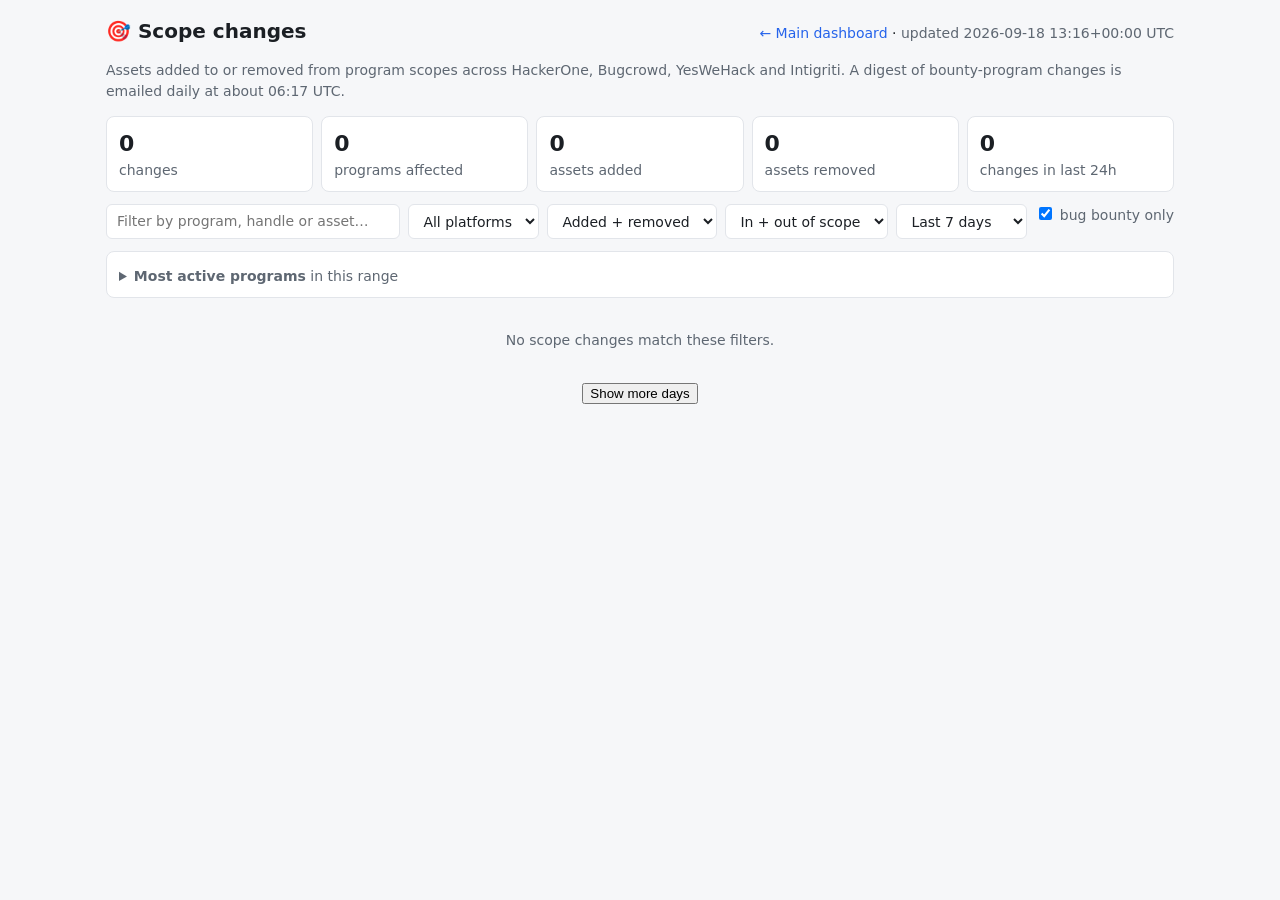
==== docs/scope.html @ 9ea2f176 "Daily scope digest email for all bug bounty programs + scope changes dashboard" ====
<!doctype html>
<html lang="en">
<head>
<meta charset="utf-8">
<meta name="viewport" content="width=device-width,initial-scale=1">
<title>bounty-watch · scope changes</title>
<link rel="stylesheet" href="style.css">
</head>
<body>
<main>
<header>
  <h1>🎯 Scope changes</h1>
  <span><a class="navlink" href="./">← Main dashboard</a> · <span class="mut" id="meta">loading…</span></span>
</header>
<p class="mut">Assets added to or removed from program scopes across HackerOne, Bugcrowd, YesWeHack and Intigriti. A digest of bounty-program changes is emailed daily at about 06:17 UTC.</p>
<div class="stats" id="stats"></div>
<div class="bar">
  <input type="search" id="q" placeholder="Filter by program, handle or asset…">
  <select id="plat"><option value="">All platforms</option><option value="h1">HackerOne</option><option value="bc">Bugcrowd</option><option value="ywh">YesWeHack</option><option value="it">Intigriti</option></select>
  <select id="dir"><option value="">Added + removed</option><option value="scope+">Added only</option><option value="scope-">Removed only</option></select>
  <select id="fld"><option value="">In + out of scope</option><option value="scope">In-scope list</option><option value="out-of-scope">Out-of-scope list</option></select>
  <select id="since"><option value="1">Last 24h</option><option value="7" selected>Last 7 days</option><option value="30">Last 30 days</option><option value="90">Last 90 days</option></select>
  <label class="mut"><input type="checkbox" id="bb" checked> bug bounty only</label>
</div>
<details class="row" id="topbox"><summary><b>Most active programs</b> in this range</summary><div id="top"></div></details>
<div id="out"></div>
<button id="more" hidden>Show more days</button>
</main>
<script>
const PNAME = {h1:"HackerOne",bc:"Bugcrowd",ywh:"YesWeHack",it:"Intigriti"};
const $ = s => document.querySelector(s);
const esc = s => String(s ?? "").replace(/[&<>"']/g, c => ({"&":"&amp;","<":"&lt;",">":"&gt;",'"':"&quot;","'":"&#39;"}[c]));
let P = {}, E = [], days = 7;

// Older events store assets only in the text; newer ones carry a structured list.
function assets(e){
  if(e.a) return e.a;
  const i = e.x.indexOf(": "); return i < 0 ? [] : e.x.slice(i+2).replace(/ \(\+\d+ more\)$/, "").split(", ");
}
const field = e => e.f || (e.x.startsWith("out-of-scope") ? "out-of-scope" : "scope");
const bounty = e => e.b ?? P[e.k]?.bounty ?? 0;
const cutoff = n => new Date(Date.now() - n*864e5).toISOString().slice(0,10);

async function init(){
  const v = "?v=" + Date.now();
  const [p, f] = await Promise.all([fetch("data/programs.json"+v).then(r=>r.json()), fetch("data/changes.json"+v).then(r=>r.json())]);
  P = p.programs;
  E = f.filter(e => e.t === "scope+" || e.t === "scope-");
  $("#meta").textContent = `updated ${p.updated.replace("T"," ")} UTC`;
  render();
}
function filtered(){
  const q = $("#q").value.trim().toLowerCase(), pl = $("#plat").value, dir = $("#dir").value, fl = $("#fld").value;
  const since = cutoff(+$("#since").value), bb = $("#bb").checked;
  return E.filter(e => e.d >= since && (!pl || e.k.startsWith(pl+":")) && (!dir || e.t === dir) && (!fl || field(e) === fl)
    && (!bb || bounty(e)) && (!q || (e.k+" "+e.n+" "+assets(e).join(" ")).toLowerCase().includes(q)));
}
function render(){
  const ev = filtered();
  const progs = new Set(ev.map(e=>e.k));
  const nAdd = ev.filter(e=>e.t==="scope+").reduce((n,e)=>n+assets(e).length,0);
  const nRem = ev.filter(e=>e.t==="scope-").reduce((n,e)=>n+assets(e).length,0);
  const today = ev.filter(e=>e.d >= cutoff(1)).length;
  $("#stats").innerHTML = [["changes", ev.length], ["programs affected", progs.size], ["assets added", nAdd], ["assets removed", nRem], ["changes in last 24h", today]]
    .map(([l,n]) => `<div class="stat"><b>${n.toLocaleString()}</b><span class="mut">${l}</span></div>`).join("");

  const cnt = {}; ev.forEach(e => cnt[e.k] = (cnt[e.k]||0) + 1);
  $("#top").innerHTML = Object.entries(cnt).sort((a,b)=>b[1]-a[1]).slice(0,10).map(([k,n]) =>
    `<div class="x">${n} change(s) · <a href="#" data-q="${esc(k)}">${esc(P[k]?.name || k)}</a> <span class="tag">${esc(k)}</span></div>`).join("") || `<div class="x">None</div>`;

  // group by day, then by program
  const byDay = {};
  ev.forEach(e => ((byDay[e.d] ??= {})[e.k] ??= []).push(e));
  const dayKeys = Object.keys(byDay).sort().reverse();
  $("#out").innerHTML = dayKeys.slice(0, days).map(d => {
    const pk = Object.keys(byDay[d]);
    return `<div class="day">${esc(d)} <span class="mut">· ${pk.length} program(s)</span></div>` + pk.map(k => {
      const es = byDay[d][k], e0 = es[0], b = bounty(e0);
      const lists = es.map(e => `<div class="x">${field(e) === "out-of-scope" ? "Out-of-scope list" : "In-scope list"}:</div>
        <ul class="${e.t==="scope+"?"add":"rem"}">${assets(e).map(a=>`<li>${esc(a)}</li>`).join("")}</ul>`).join("");
      return `<div class="row"><div class="top"><a href="${esc(e0.u)}" target="_blank" rel="noopener">${esc(e0.n)}</a>
        <span class="tag">${PNAME[k.split(":")[0]]}</span><span class="tag">${esc(k)}</span>
        ${b ? `<span class="tag t-new">${b>1?"$"+b.toLocaleString():"bounty"}</span>` : `<span class="tag">VDP</span>`}</div>${lists}</div>`;
    }).join("");
  }).join("") || `<div class="empty">No scope changes match these filters.</div>`;
  $("#more").hidden = dayKeys.length <= days;
}
["#q","#plat","#dir","#fld","#since","#bb"].forEach(s => $(s).addEventListener("input", () => { days = 7; render(); }));
$("#more").onclick = () => { days += 7; render(); };
$("#top").onclick = e => { const q = e.target.dataset.q; if(q){ e.preventDefault(); $("#q").value = q; render(); } };
init().catch(e => { $("#meta").textContent = "Failed to load data: " + e; });
</script>
</body>
</html>
---- docs/style.css ----
:root{--bg:#f6f7f9;--card:#fff;--fg:#1b1f24;--mut:#5e6772;--line:#e2e5ea;--acc:#2563eb;--new:#16a34a;--rem:#dc2626;--dep:#9333ea;--sub:#d97706}
@media (prefers-color-scheme:dark){:root{--bg:#0f1115;--card:#171a20;--fg:#e6e8eb;--mut:#9aa3ad;--line:#2a2f37;--acc:#60a5fa;--new:#4ade80;--rem:#f87171;--dep:#c084fc;--sub:#fbbf24}}
*{box-sizing:border-box}
body{margin:0;background:var(--bg);color:var(--fg);font:14px/1.5 system-ui,-apple-system,Segoe UI,sans-serif}
main{max-width:1100px;margin:auto;padding:16px}
header{display:flex;flex-wrap:wrap;gap:8px 16px;align-items:baseline;justify-content:space-between}
h1{font-size:20px;margin:0}
.mut{color:var(--mut)}
nav{display:flex;gap:4px;flex-wrap:wrap;margin:16px 0 12px;border-bottom:1px solid var(--line)}
nav button{background:none;border:0;border-bottom:2px solid transparent;padding:8px 12px;color:var(--mut);font:inherit;cursor:pointer}
nav button.on{color:var(--fg);border-color:var(--acc);font-weight:600}
.bar{display:flex;flex-wrap:wrap;gap:8px;margin-bottom:12px}
input,select{font:inherit;padding:6px 10px;border:1px solid var(--line);border-radius:6px;background:var(--card);color:var(--fg)}
input[type=search]{flex:1;min-width:180px}
.row{background:var(--card);border:1px solid var(--line);border-radius:8px;padding:10px 12px;margin-bottom:8px}
.row .top{display:flex;gap:8px;align-items:center;flex-wrap:wrap}
.row a{color:var(--acc);text-decoration:none;font-weight:600}
.tag{font-size:11px;padding:1px 6px;border-radius:4px;border:1px solid var(--line);color:var(--mut)}
.t-new{color:var(--new);border-color:var(--new)}.t-suspended,.t-scope-{color:var(--rem);border-color:var(--rem)}
.t-scope\+{color:var(--new);border-color:var(--new)}.t-resumed{color:var(--acc);border-color:var(--acc)}.t-deploy{color:var(--dep);border-color:var(--dep)}.t-subdomain{color:var(--sub);border-color:var(--sub)}
.x{color:var(--mut);word-break:break-word;margin-top:4px}
.star{margin-left:auto;background:none;border:1px solid var(--line);border-radius:6px;cursor:pointer;color:var(--sub);padding:2px 8px;font:inherit}
details summary{cursor:pointer;color:var(--mut);margin-top:4px}
details ul{margin:4px 0;padding-left:18px;max-height:240px;overflow:auto;word-break:break-all}
.empty{padding:24px;text-align:center;color:var(--mut)}
#more{display:block;margin:8px auto}
.stats{display:grid;grid-template-columns:repeat(auto-fit,minmax(140px,1fr));gap:8px;margin-bottom:12px}
.stat{background:var(--card);border:1px solid var(--line);border-radius:8px;padding:10px 12px}.stat b{display:block;font-size:22px}
.day{margin:18px 0 8px;font-weight:600}.day span{font-weight:400}
.add,.rem{list-style:none;padding-left:0;margin:4px 0;word-break:break-all}.add li::before{content:"+ ";color:var(--new);font-weight:700}.rem li::before{content:"− ";color:var(--rem);font-weight:700}
.navlink{color:var(--acc);text-decoration:none}
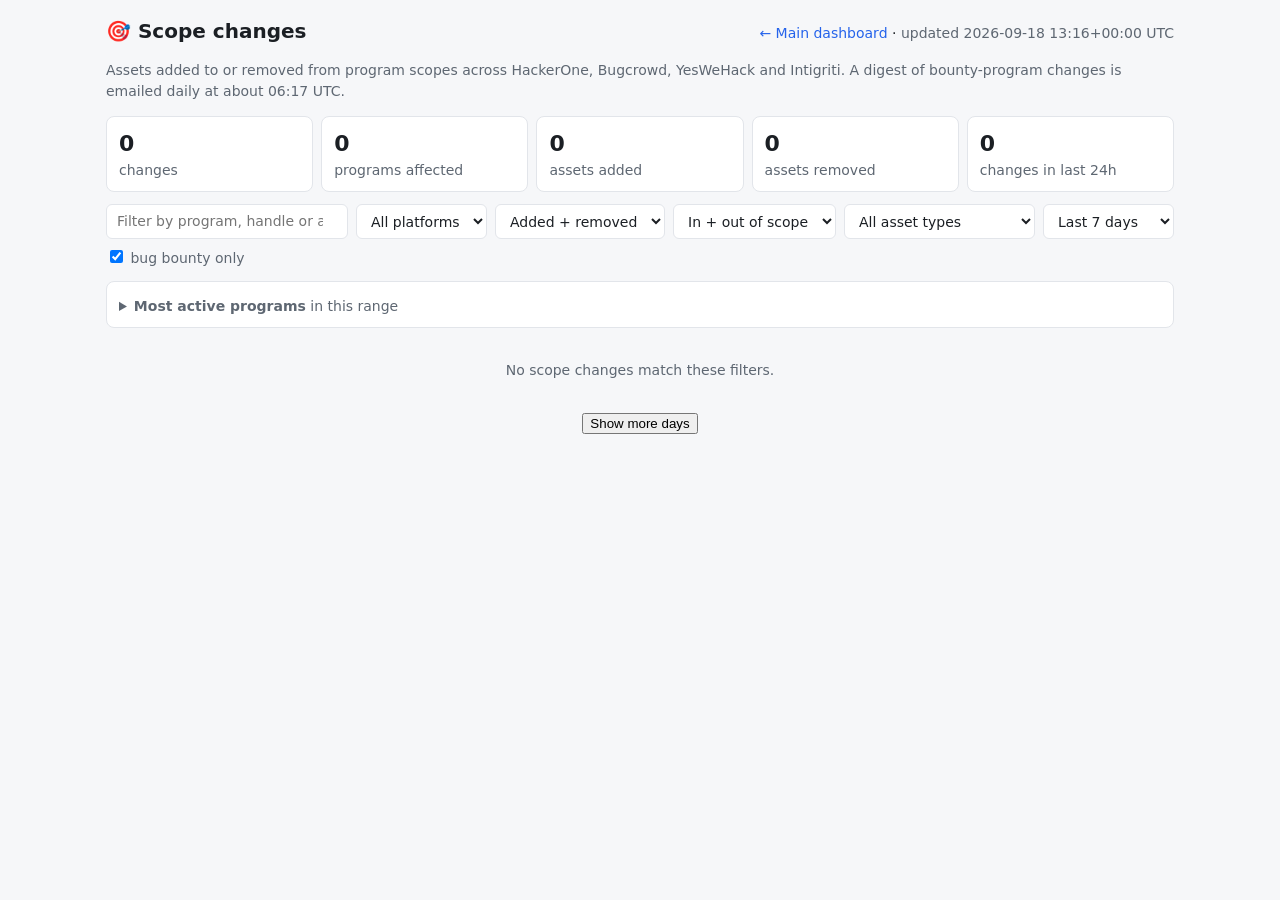
==== commit bff5c60d: "Scope-type filter (wildcards, domains, both, mobile, IP, code, other) on both dashboards" ====
--- a/docs/scope.html
+++ b/docs/scope.html
@@ -5,6 +5,7 @@
 <meta name="viewport" content="width=device-width,initial-scale=1">
 <title>bounty-watch · scope changes</title>
 <link rel="stylesheet" href="style.css">
+<script src="common.js"></script>
 </head>
 <body>
 <main>
@@ -19,6 +20,7 @@
   <select id="plat"><option value="">All platforms</option><option value="h1">HackerOne</option><option value="bc">Bugcrowd</option><option value="ywh">YesWeHack</option><option value="it">Intigriti</option></select>
   <select id="dir"><option value="">Added + removed</option><option value="scope+">Added only</option><option value="scope-">Removed only</option></select>
   <select id="fld"><option value="">In + out of scope</option><option value="scope">In-scope list</option><option value="out-of-scope">Out-of-scope list</option></select>
+  <select id="stype" title="Only show changed assets of this type"></select>
   <select id="since"><option value="1">Last 24h</option><option value="7" selected>Last 7 days</option><option value="30">Last 30 days</option><option value="90">Last 90 days</option></select>
   <label class="mut"><input type="checkbox" id="bb" checked> bug bounty only</label>
 </div>
@@ -34,6 +36,12 @@
 
 // Older events store assets only in the text; newer ones carry a structured list.
 function assets(e){
+  const st = $("#stype").value, all = rawAssets(e);
+  if(!st) return all;
+  if(st === "wd") return typeMatch(P[e.k]?.scope || all, "wd") ? all.filter(a => "wd".includes(stype(a))) : [];
+  return all.filter(a => stype(a) === st);
+}
+function rawAssets(e){
   if(e.a) return e.a;
   const i = e.x.indexOf(": "); return i < 0 ? [] : e.x.slice(i+2).replace(/ \(\+\d+ more\)$/, "").split(", ");
 }
@@ -53,7 +61,7 @@
   const q = $("#q").value.trim().toLowerCase(), pl = $("#plat").value, dir = $("#dir").value, fl = $("#fld").value;
   const since = cutoff(+$("#since").value), bb = $("#bb").checked;
   return E.filter(e => e.d >= since && (!pl || e.k.startsWith(pl+":")) && (!dir || e.t === dir) && (!fl || field(e) === fl)
-    && (!bb || bounty(e)) && (!q || (e.k+" "+e.n+" "+assets(e).join(" ")).toLowerCase().includes(q)));
+    && (!bb || bounty(e)) && assets(e).length && (!q || (e.k+" "+e.n+" "+assets(e).join(" ")).toLowerCase().includes(q)));
 }
 function render(){
   const ev = filtered();
@@ -85,9 +93,10 @@
   }).join("") || `<div class="empty">No scope changes match these filters.</div>`;
   $("#more").hidden = dayKeys.length <= days;
 }
-["#q","#plat","#dir","#fld","#since","#bb"].forEach(s => $(s).addEventListener("input", () => { days = 7; render(); }));
+["#q","#plat","#dir","#fld","#since","#bb","#stype"].forEach(s => $(s).addEventListener("input", () => { days = 7; render(); }));
 $("#more").onclick = () => { days += 7; render(); };
 $("#top").onclick = e => { const q = e.target.dataset.q; if(q){ e.preventDefault(); $("#q").value = q; render(); } };
+$("#stype").innerHTML = typeOptions("All asset types");
 init().catch(e => { $("#meta").textContent = "Failed to load data: " + e; });
 </script>
 </body>
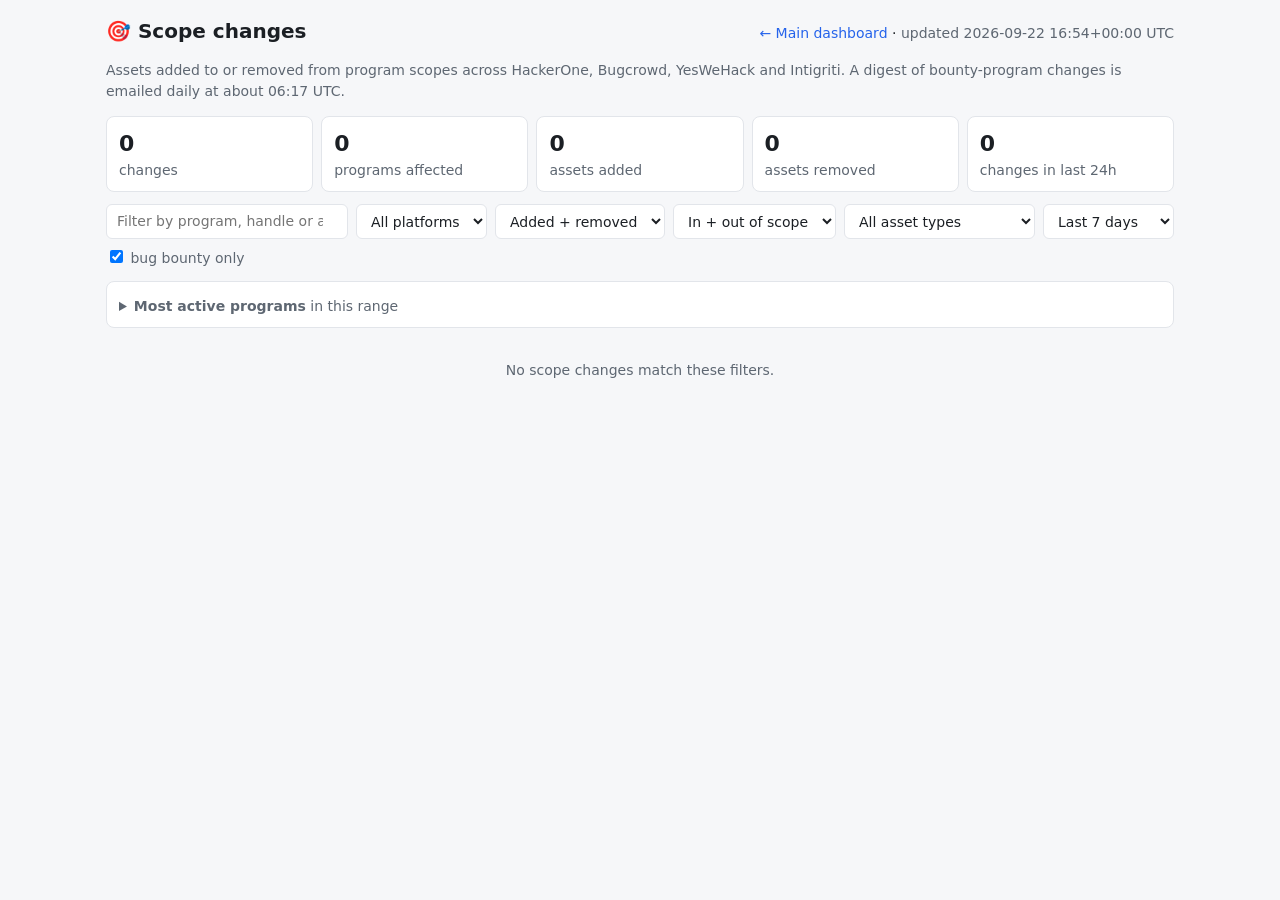
==== commit da1dabb0: "Speed up dashboard load: drop per-load cache-buster (ETag revalidation instead of re-downloading 1.6" ====
--- a/docs/scope.html
+++ b/docs/scope.html
@@ -50,8 +50,8 @@
 const cutoff = n => new Date(Date.now() - n*864e5).toISOString().slice(0,10);
 
 async function init(){
-  const v = "?v=" + Date.now();
-  const [p, f] = await Promise.all([fetch("data/programs.json"+v).then(r=>r.json()), fetch("data/changes.json"+v).then(r=>r.json())]);
+  const opt = { cache: "no-cache" };  // revalidate instead of re-downloading every load
+  const [p, f] = await Promise.all([fetch("data/programs.json", opt).then(r=>r.json()), fetch("data/changes.json", opt).then(r=>r.json())]);
   P = p.programs;
   E = f.filter(e => e.t === "scope+" || e.t === "scope-");
   $("#meta").textContent = `updated ${p.updated.replace("T"," ")} UTC`;
--- a/docs/style.css
+++ b/docs/style.css
@@ -17,15 +17,28 @@
 .row a{color:var(--acc);text-decoration:none;font-weight:600}
 .tag{font-size:11px;padding:1px 6px;border-radius:4px;border:1px solid var(--line);color:var(--mut)}
 .t-new{color:var(--new);border-color:var(--new)}.t-suspended,.t-scope-{color:var(--rem);border-color:var(--rem)}
-.t-scope\+{color:var(--new);border-color:var(--new)}.t-resumed{color:var(--acc);border-color:var(--acc)}.t-deploy{color:var(--dep);border-color:var(--dep)}.t-subdomain{color:var(--sub);border-color:var(--sub)}
+.t-scope\+{color:var(--new);border-color:var(--new)}.t-resumed{color:var(--acc);border-color:var(--acc)}.t-feature,.t-changelog{color:#0891b2;border-color:#0891b2}.t-takeover{color:#dc2626;border-color:#dc2626;font-weight:700}.t-live-host,.t-appversion,.t-subdomain{color:var(--sub);border-color:var(--sub)}.t-deploy{color:var(--dep);border-color:var(--dep)}.t-subdomain{color:var(--sub);border-color:var(--sub)}
 .x{color:var(--mut);word-break:break-word;margin-top:4px}
 .star{margin-left:auto;background:none;border:1px solid var(--line);border-radius:6px;cursor:pointer;color:var(--sub);padding:2px 8px;font:inherit}
 details summary{cursor:pointer;color:var(--mut);margin-top:4px}
 details ul{margin:4px 0;padding-left:18px;max-height:240px;overflow:auto;word-break:break-all}
 .empty{padding:24px;text-align:center;color:var(--mut)}
-#more{display:block;margin:8px auto}
+#more{display:block;margin:8px auto}#more[hidden]{display:none}
 .stats{display:grid;grid-template-columns:repeat(auto-fit,minmax(140px,1fr));gap:8px;margin-bottom:12px}
 .stat{background:var(--card);border:1px solid var(--line);border-radius:8px;padding:10px 12px}.stat b{display:block;font-size:22px}
 .day{margin:18px 0 8px;font-weight:600}.day span{font-weight:400}
 .add,.rem{list-style:none;padding-left:0;margin:4px 0;word-break:break-all}.add li::before{content:"+ ";color:var(--new);font-weight:700}.rem li::before{content:"− ";color:var(--rem);font-weight:700}
 .navlink{color:var(--acc);text-decoration:none}
+.score{display:inline-flex;align-items:center;gap:6px;font-weight:700;margin-left:auto}
+.score .bar{width:54px;height:7px;border-radius:4px;background:var(--line);overflow:hidden}
+.score .bar i{display:block;height:100%;background:linear-gradient(90deg,var(--sub),var(--new))}
+.parts{display:flex;gap:6px;flex-wrap:wrap;margin-top:4px}
+.parts span{font-size:11px;color:var(--mut)}
+.chips{display:flex;flex-wrap:wrap;gap:4px;align-items:center;margin-top:5px}
+.chip{font-size:11px;padding:1px 6px;border-radius:4px;background:var(--bg-soft,#f4f3f0);border:1px solid var(--line)}
+.chip.ep{color:#0891b2;border-color:#0891b2}.chip.gql{color:#9333ea;border-color:#9333ea}
+.chip.flag{color:#d97706;border-color:#d97706}.chip.sub{color:#2563eb;border-color:#2563eb}
+.chip.js{color:#0891b2;border-color:#0891b2;text-decoration:none}
+.chip.js:hover{background:#0891b2;color:#fff}
+.stbadge{margin-left:5px;padding:0 4px;border-radius:3px;font-size:10px;font-weight:700;color:#fff}
+.stbadge.s2{background:#16a34a}.stbadge.s3{background:#0891b2}.stbadge.s4{background:#d97706}.stbadge.s5{background:#dc2626}
